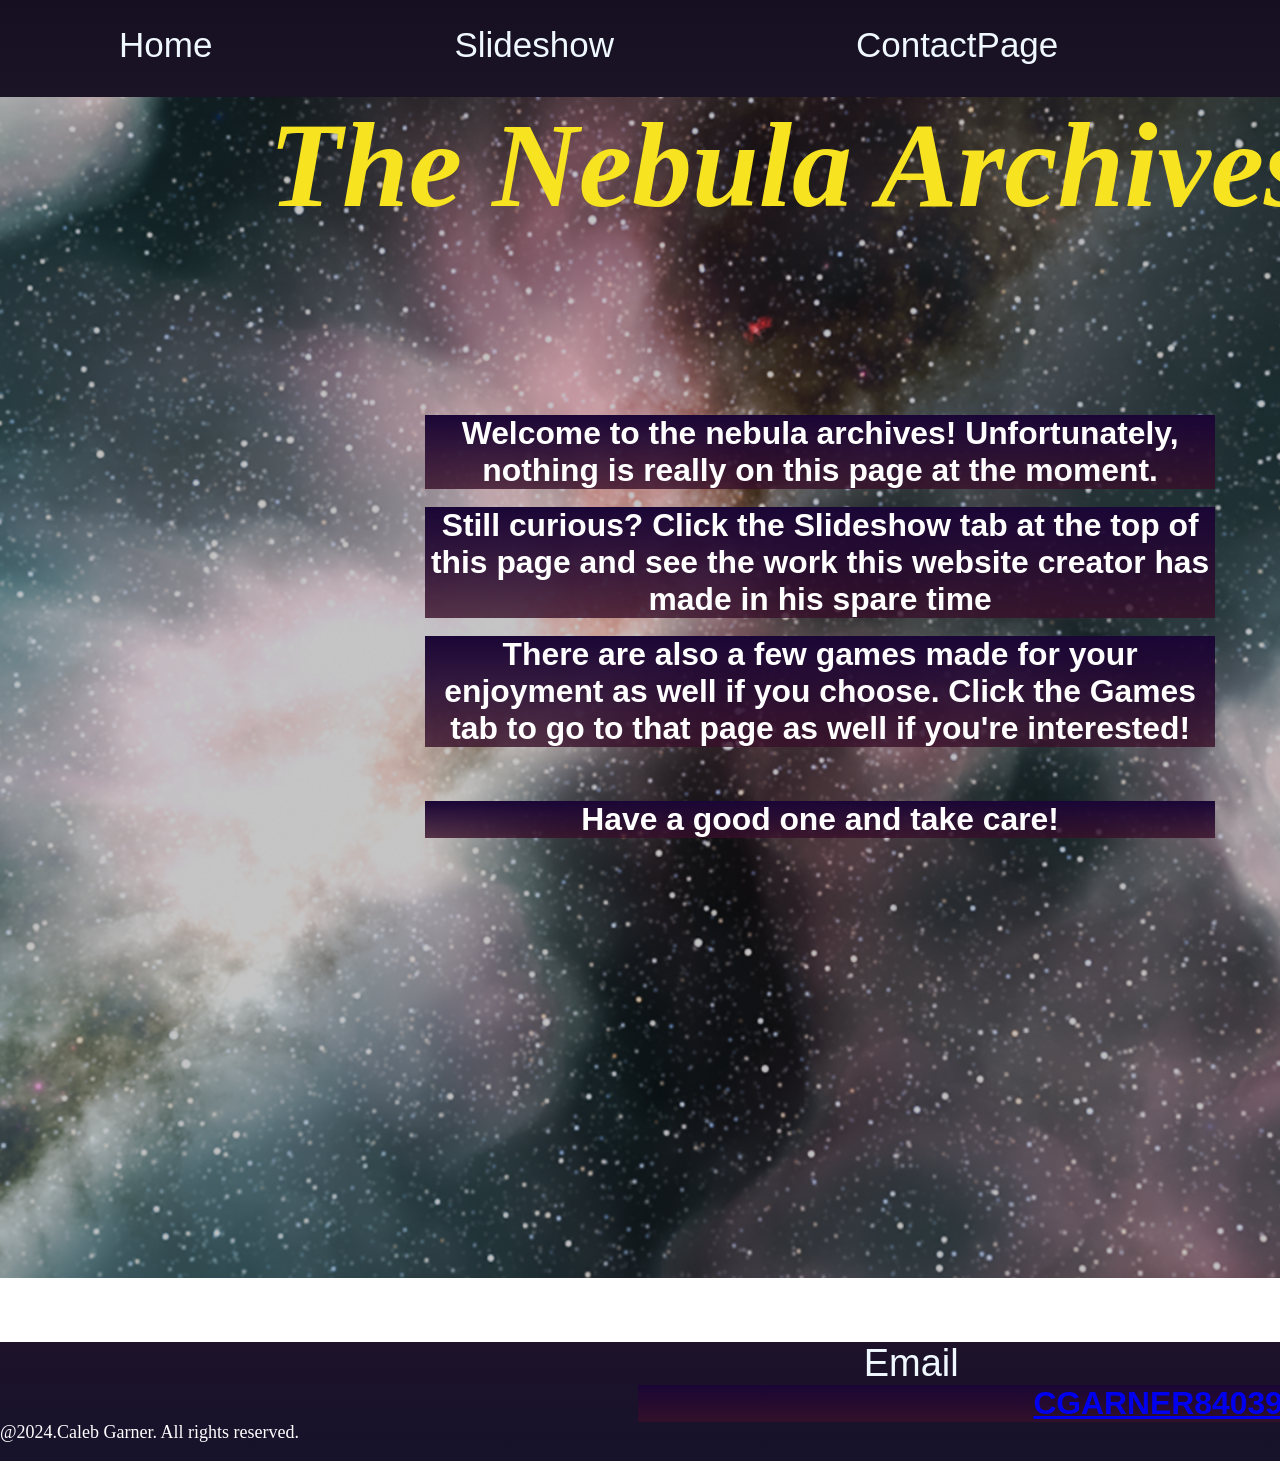
==== index.html @ ec003c4f "Add files via upload" ====
<!DOCTYPE html>
<html lang="en">
  <head>
    <meta charset="UTF-8">
    <meta http-equiv="X-UA-Compatible" content="IE=edge">
    <meta name="viewport" content="width=device-width, initial-scale=1.0">
<!--Name of Website Page-->  <title>The Nebula Archive: Home</title>
<!--Code to call css file--> <link rel="stylesheet" type = "text/css" href="Css files/style.css">
<!--Code to empty javascript file--><script src = "Code.js"></script>

</head>
<body>
    <!--All code in the nav tags below are for the navigation bar to be displayed-->
    <nav>
     <ul>
 <!--Links to Index/home page-->      <li><a href="index.html">Home</a></li>
  <!--Links to the Slideshow page-->      <li><a href="slideshow.html">Slideshow</a></li>
   <!--Links to the empty contact Page for now-->    <li><a href="contact page.html">ContactPage</a></li>
<!--Links to the games Page-->   <li><a href="Games.html">Games</a></li>

     </ul>
    </nav>
      <!--Header 1's text--> <h1>The Nebula Archives</h1>
     <br>
     <br>
   <!--Code for the background image that was rendered in the program, Blender--><style> 
   body {
      background-image: url(images/space\ background\(render\ taken\ from\ blender\).png) ;
      height:142vh;
      width:135vh;
    
      background-size: cover;
      background-position: center;
   }
</style>
 <br>
    <br>
 <br>
 <br>
    <br>
    <br>
    <br>
    <br>
  <!--ALL  paragraph codes below are the code to display the paragraph texts on the page-->
    <p>Welcome to the nebula archives! Unfortunately, nothing is really on this page at the moment. </p>
    <br>
    <p>Still curious? Click the Slideshow tab at the top of this page and see the work this website creator has made in his spare time</p>
    <br>
    <p>There are also a few games made for your enjoyment as well if you choose. Click the Games tab to go to that page as well if you're interested!</p>
    <br>
    <br>
    <br>
    <p>Have a good one and take care!</p>
<br>
<br>
<br>
<br>
<br>
<br>
<br>
<br>
<br>
<br>
<br>
<br>
<br>
<br>
<br>
<br>
<br>
<br>
<br>
<br>

<br>
<br>
<br>
<br>
<br>
<br>
<br>
<br>
<!--ALL code below is for the footer at the bottom of the html-->
<footer class ="footer">
  <div class="container">
    <div class="row">
       <div class="footer-col">
 <!--Code for the text above the email link--> <h3>Email</h3>
       </div>
        <div>
              <i class="fa fa-enevlope"></i>
    <!--Code to Link to my email-->          <p><a href="mailto:CGARNER84039@uat.edu">CGARNER84039@uat.edu</a></p>
        </div>
        <div class = "footer-col">
  <!--copyright text-->        <h4>@2024.Caleb Garner. All rights reserved.</h4>
        </div>
  </div>
</footer>
</body>
</html>
---- Css files/style.css ----
*
{
    margin:0;
    padding:0;
    box-sizing: border-box;

}

.container{
    width:150%;
    height:119px;
    background-image:linear-gradient(rgb(29, 18, 41),rgb(11, 20, 46) 250%);
   
}






nav /*navigation bar customizations */
{
    width:150%;
    height:97px;
    background-image:linear-gradient(rgb(22, 15, 34),rgb(31, 27, 41) 250%);
 

}








ul li  /*addition navigation styling code */
{
    list-style: none;
    display:inline-block;
    line-height: 90px;
}

ul  li a /* navigation font customizations */
{
    text-decoration: none;
    font-size: 35px;
    font-family: 'Franklin Gothic Medium', 'Arial Narrow', Arial, sans-serif;
    color:aliceblue;
    padding: 0 119px;
}

ul  li a:hover /* Special effects that occur when cursor is held over any of the navigation buttons */
{
    background-color:rgb(18, 18, 32);
    color:rgb(253, 218, 61);
    transition-duration: 0.4s;
    cursor: pointer;
    box-shadow: 0 5px 50px 0 black inset, 0 5px 50px 0 aqua,
                0 5px 50px 0 white inset, 0 5px 50px 0 aqua;
                text-shadow: 0 0 5px orangered,
                0 0 5px orangered ;
    border-color:red;
}


body  /* code for the size of the entire page itself */
{
display:block;
justify-content: center;
align-items: center;
height:300px;
background-image:linear-gradient(rgb(27, 8, 53),rgb(148, 42, 0) 250%);
background-repeat:no-repeat;
}




h1 /* header 1's text graphics */
{
    margin-left: 15%;
    padding-left: 28%;
    font-size:750%;
    color:rgb(248, 227, 33);
    font-family:Cambria, Cochin, Georgia, Times, 'Times New Roman', serif;
    display:grid;
    text-align: center;
    font-weight:bolder;
    font-style:italic;
    padding: 0%;

    width: 100%;
}

h2 /* header 2's text graphics */
{
    font-size:130%;
  color:white;
  font-family: 'Gill Sans', 'Gill Sans MT', Calibri, 'Trebuchet MS', sans-serif;
  display:grid;
  text-align: center;
  font-weight:normal;
  
}

h3 /* header 3's text graphics */
{
    display:grid;
    text-align: center;
    font-weight:normal;
    text-decoration: none;
    font-size: 38px;
    font-family: 'Franklin Gothic Medium', 'Arial Narrow', Arial, sans-serif;
    color:aliceblue;
    padding: 5 119px;
}


h4 /* header 4's text graphics */
{
    color:white;
    font-weight:normal;
    font-size:large;
}

p{ /* all paragraph text graphics */
    font-size:199%;
    color:white;
    font-family: 'Gill Sans', 'Gill Sans MT', Calibri, 'Trebuchet MS', sans-serif;
    display:grid;
    text-align: center;
    font-weight:bold;
    background-image:linear-gradient(rgb(26, 6, 54),rgba(148, 42, 0, 0.493) 250%);
    background-repeat:no-repeat;
    left:40%;
 
    margin-left: 35%;
}
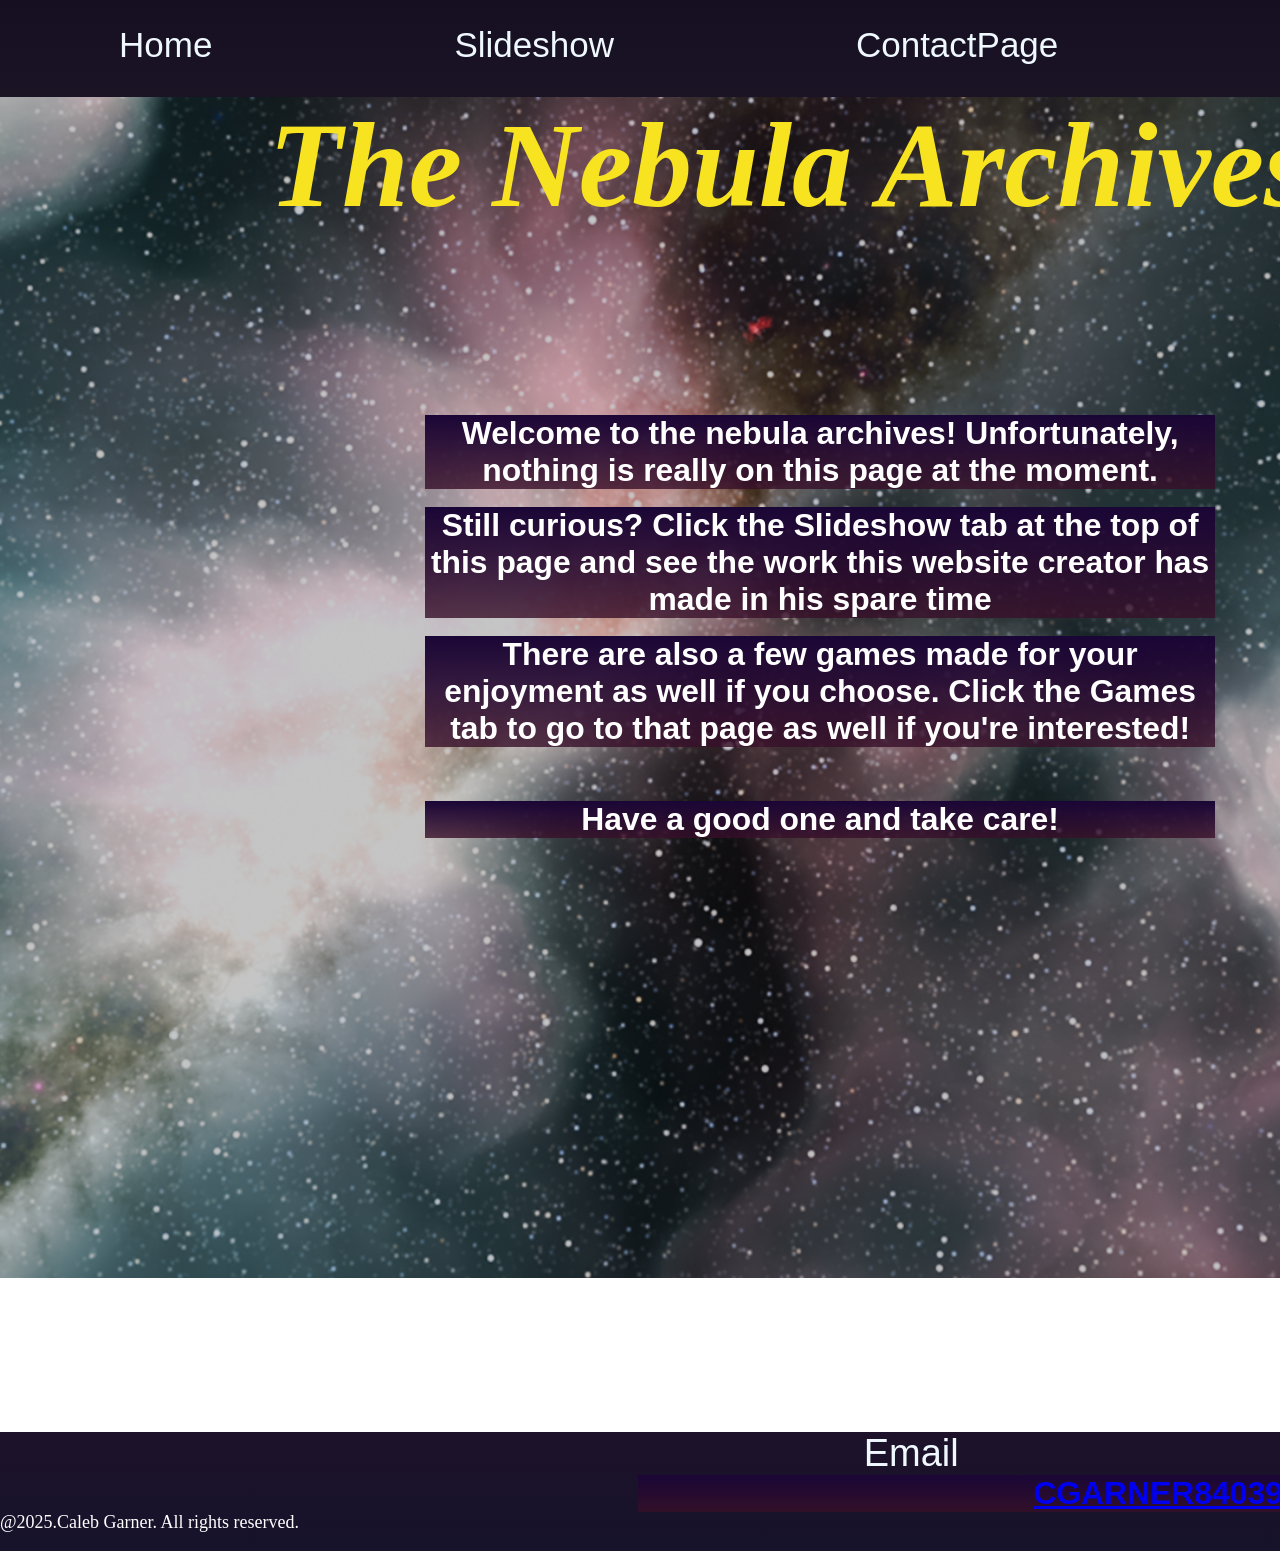
==== commit 048358a0: "Update index.html" ====
--- a/index.html
+++ b/index.html
@@ -71,7 +71,11 @@
 <br>
 <br>
 <br>
-
+<br>
+<br>
+<br>
+<br>
+<br>
 <br>
 <br>
 <br>
@@ -92,9 +96,9 @@
     <!--Code to Link to my email-->          <p><a href="mailto:CGARNER84039@uat.edu">CGARNER84039@uat.edu</a></p>
         </div>
         <div class = "footer-col">
-  <!--copyright text-->        <h4>@2024.Caleb Garner. All rights reserved.</h4>
+  <!--copyright text-->        <h4>@2025.Caleb Garner. All rights reserved.</h4>
         </div>
   </div>
 </footer>
 </body>
-</html>+</html>
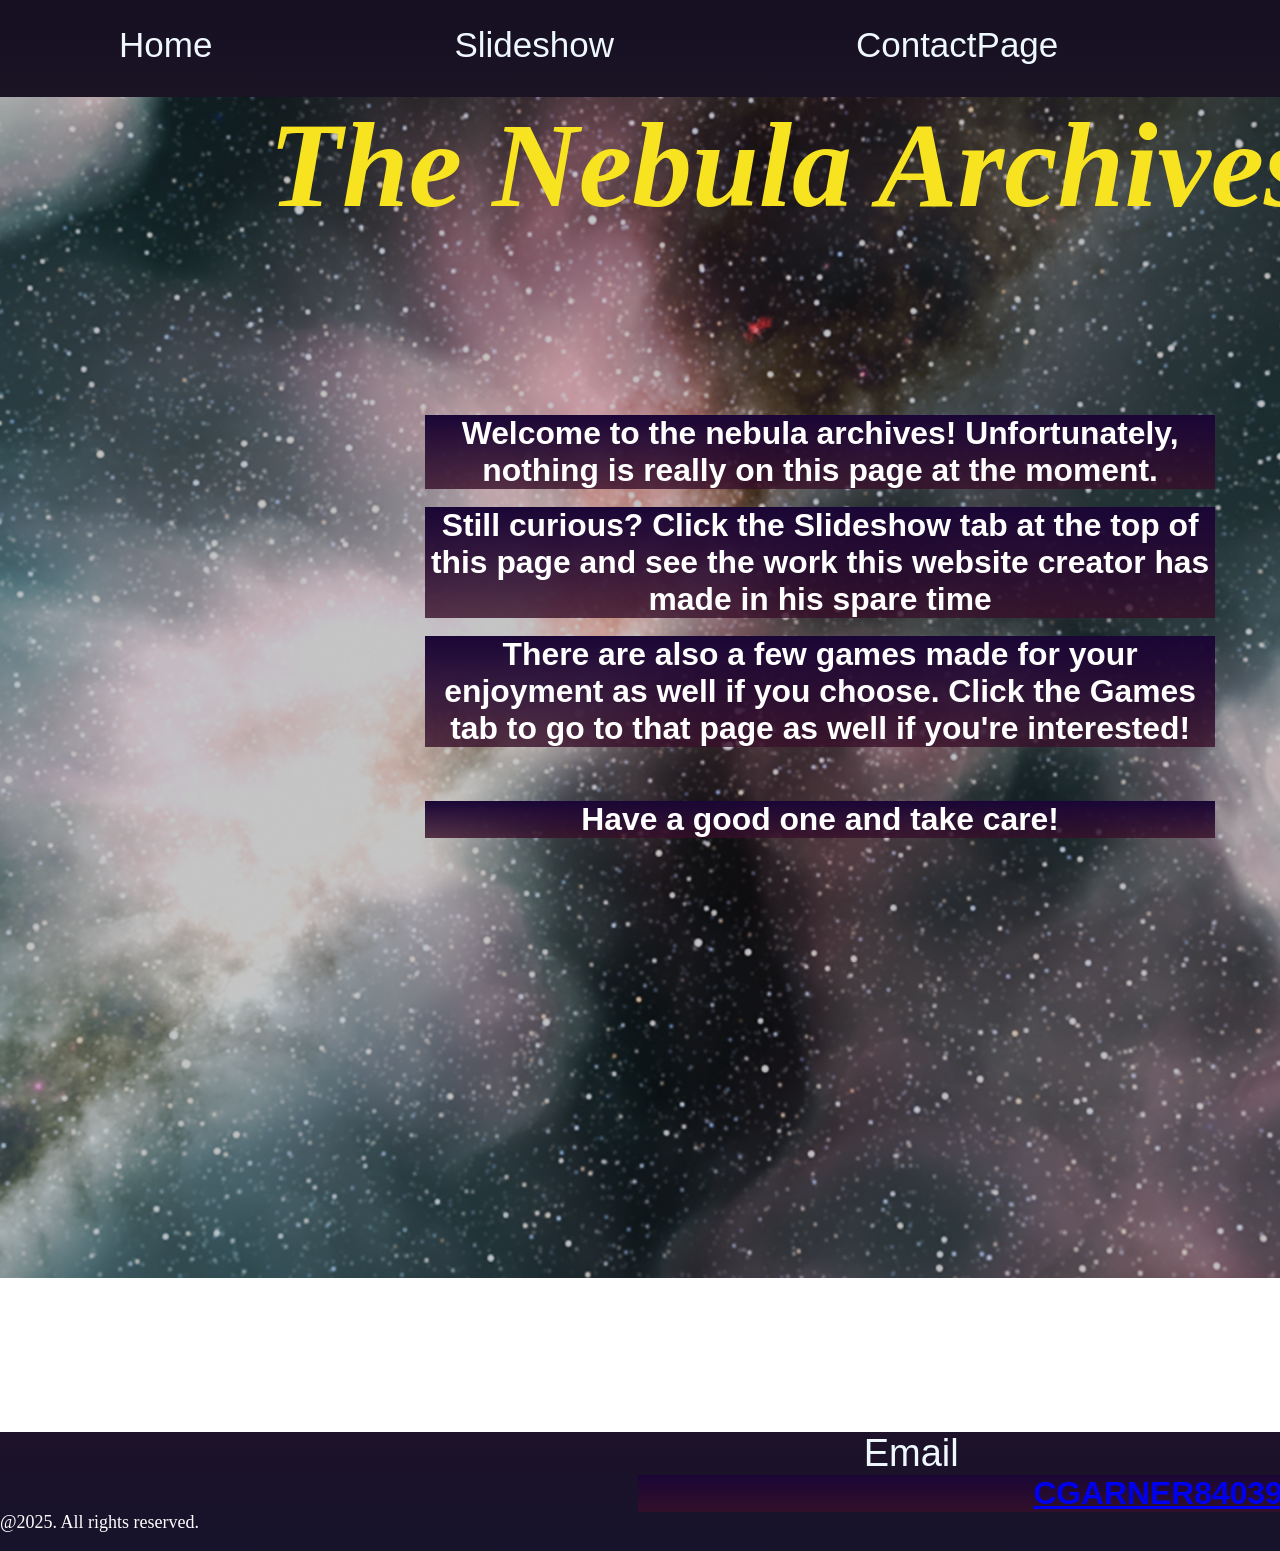
==== commit 3e21e7aa: "Update index.html" ====
--- a/index.html
+++ b/index.html
@@ -96,7 +96,7 @@
     <!--Code to Link to my email-->          <p><a href="mailto:CGARNER84039@uat.edu">CGARNER84039@uat.edu</a></p>
         </div>
         <div class = "footer-col">
-  <!--copyright text-->        <h4>@2025.Caleb Garner. All rights reserved.</h4>
+  <!--copyright text-->        <h4>@2025. All rights reserved.</h4>
         </div>
   </div>
 </footer>
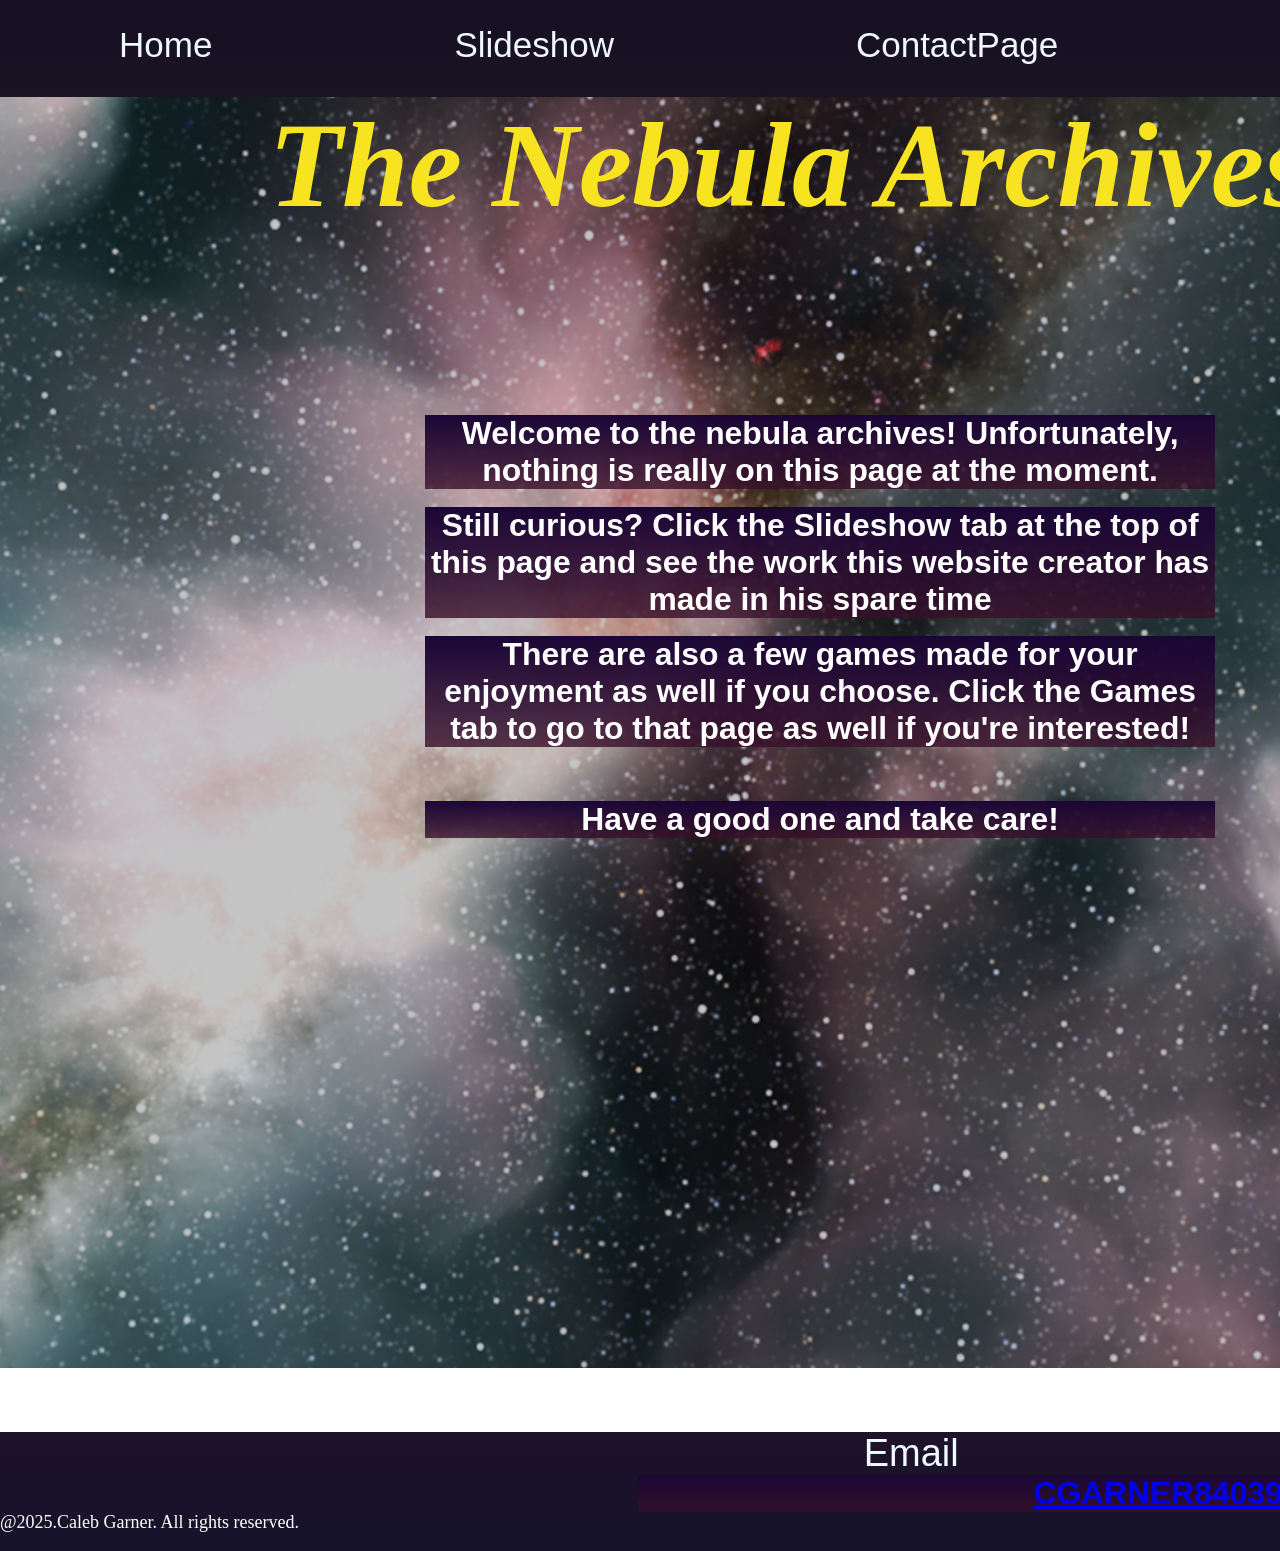
==== commit 0c4201bf: "Update index.html" ====
--- a/index.html
+++ b/index.html
@@ -26,7 +26,7 @@
    <!--Code for the background image that was rendered in the program, Blender--><style> 
    body {
       background-image: url(images/space\ background\(render\ taken\ from\ blender\).png) ;
-      height:142vh;
+      height:152vh;
       width:135vh;
     
       background-size: cover;
@@ -96,7 +96,7 @@
     <!--Code to Link to my email-->          <p><a href="mailto:CGARNER84039@uat.edu">CGARNER84039@uat.edu</a></p>
         </div>
         <div class = "footer-col">
-  <!--copyright text-->        <h4>@2025. All rights reserved.</h4>
+  <!--copyright text-->        <h4>@2025.Caleb Garner. All rights reserved.</h4>
         </div>
   </div>
 </footer>
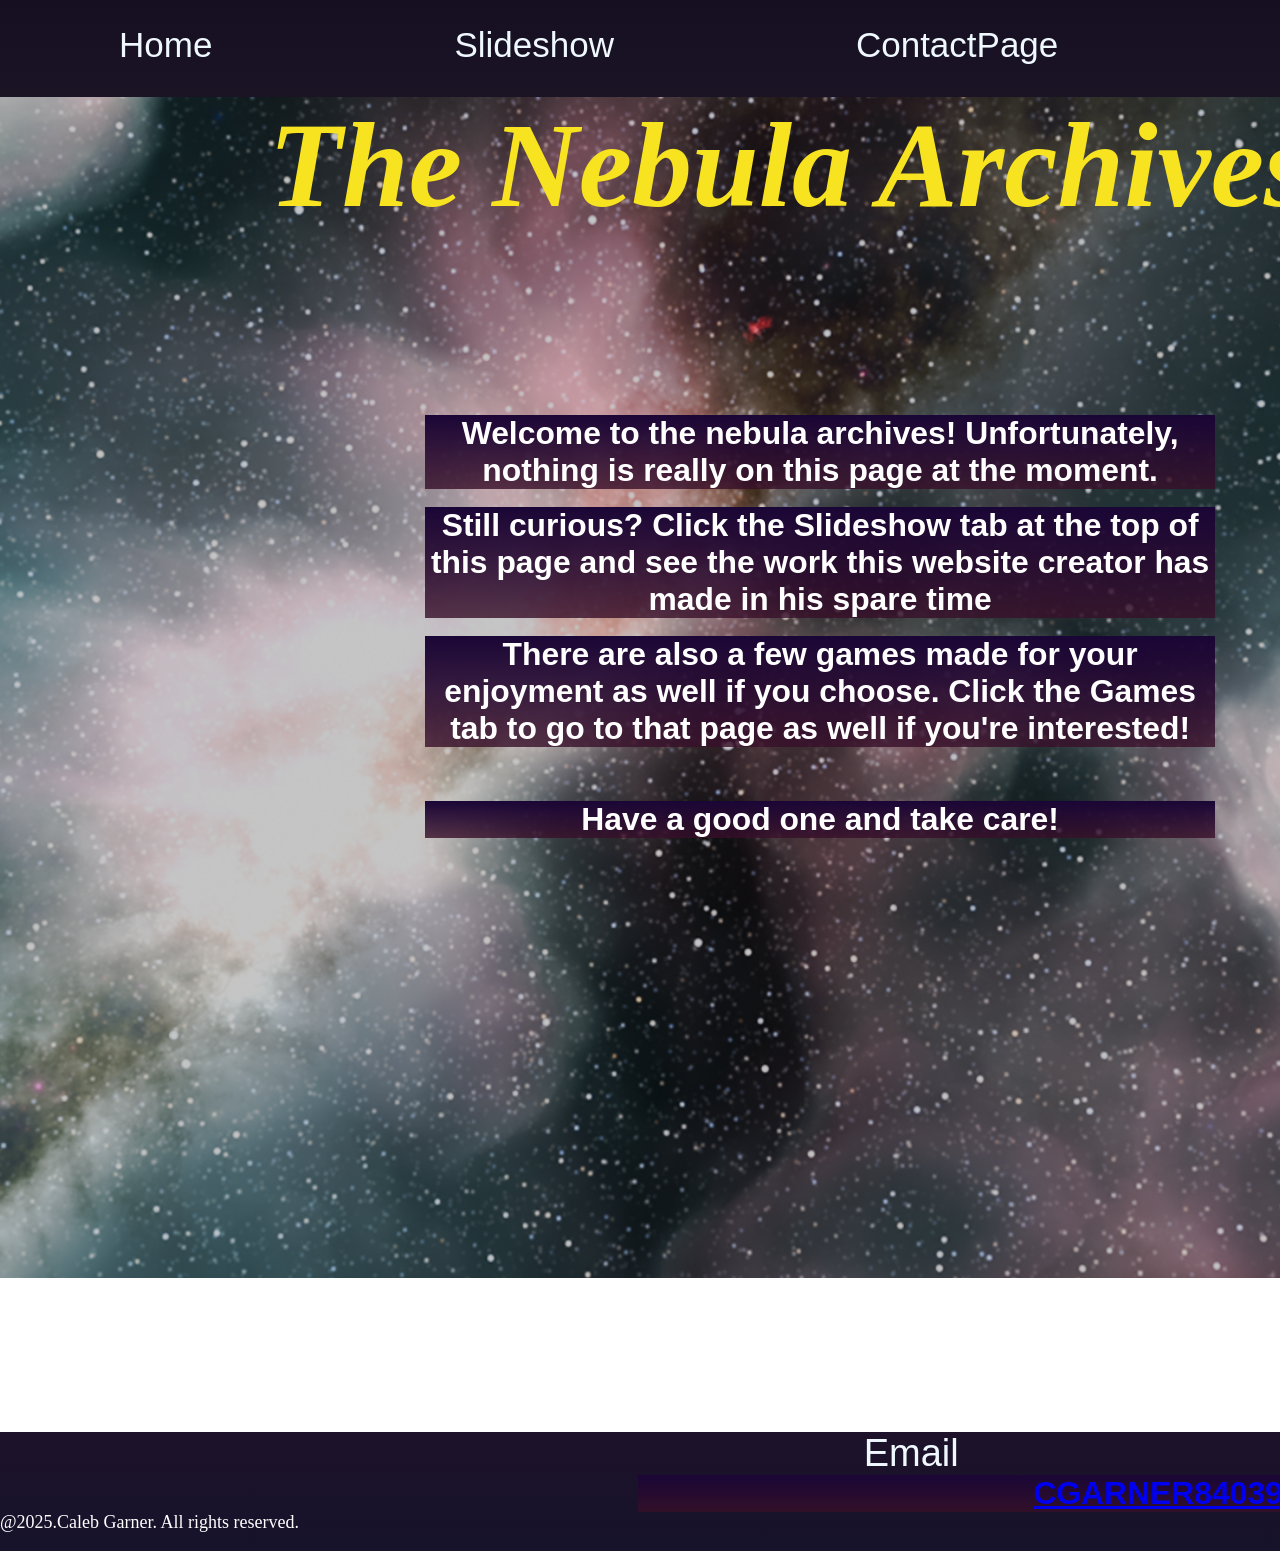
==== commit beeb0c12: "Update index.html Date updated" ====
--- a/index.html
+++ b/index.html
@@ -26,7 +26,7 @@
    <!--Code for the background image that was rendered in the program, Blender--><style> 
    body {
       background-image: url(images/space\ background\(render\ taken\ from\ blender\).png) ;
-      height:152vh;
+      height:142vh;
       width:135vh;
     
       background-size: cover;
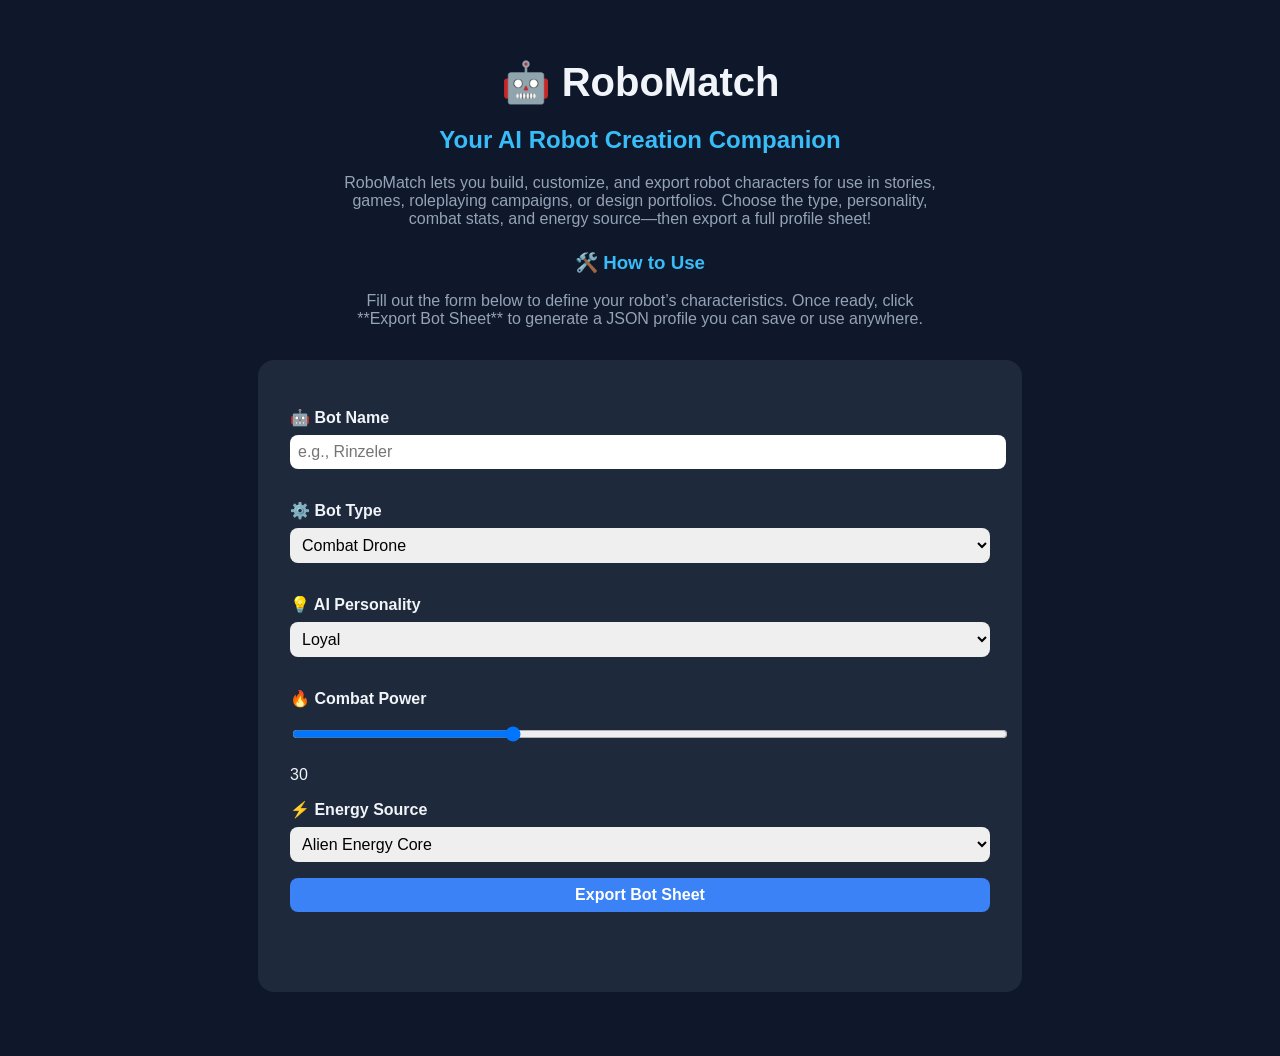
==== commit f48addc2: "Add files via upload" ====
--- a/index.html
+++ b/index.html
@@ -1,104 +1,171 @@
 <!DOCTYPE html>
 <html lang="en">
-  <head>
-    <meta charset="UTF-8">
-    <meta http-equiv="X-UA-Compatible" content="IE=edge">
-    <meta name="viewport" content="width=device-width, initial-scale=1.0">
-<!--Name of Website Page-->  <title>The Nebula Archive: Home</title>
-<!--Code to call css file--> <link rel="stylesheet" type = "text/css" href="Css files/style.css">
-<!--Code to empty javascript file--><script src = "Code.js"></script>
+<head>
+  <meta charset="UTF-8" />
+  <meta name="viewport" content="width=device-width, initial-scale=1.0"/>
+  <title>RoboMatch - Build Your Custom Robot</title>
 
+  <!-- Embedded Styles -->
+  <style>
+    /* Base Styling */
+    body {
+      font-family: sans-serif;
+      background-color: #0f172a;
+      color: #f1f5f9;
+      margin: 0;
+      padding: 2rem;
+    }
+
+    h1 {
+      text-align: center;
+      font-size: 2.5rem;
+      margin-bottom: 0.25rem;
+    }
+
+    h2, h3 {
+      text-align: center;
+      color: #38bdf8;
+    }
+
+    p {
+      text-align: center;
+      color: #94a3b8;
+      max-width: 600px;
+      margin: 0 auto 1.5rem;
+    }
+
+    .container {
+      max-width: 700px;
+      margin: 2rem auto;
+      background: #1e293b;
+      padding: 2rem;
+      border-radius: 1rem;
+    }
+
+    label {
+      display: block;
+      margin-top: 1rem;
+      margin-bottom: 0.5rem;
+      font-weight: bold;
+    }
+
+    input, select, button {
+      width: 100%;
+      padding: 0.5rem;
+      font-size: 1rem;
+      border: none;
+      border-radius: 0.5rem;
+      margin-bottom: 1rem;
+    }
+
+    button {
+      background-color: #3b82f6;
+      color: white;
+      font-weight: bold;
+      cursor: pointer;
+    }
+
+    button:hover {
+      background-color: #2563eb;
+    }
+
+    pre {
+      background-color: #000;
+      color: #00ff88;
+      padding: 1rem;
+      border-radius: 0.5rem;
+      overflow-x: auto;
+    }
+  </style>
 </head>
+
 <body>
-    <!--All code in the nav tags below are for the navigation bar to be displayed-->
-    <nav>
-     <ul>
- <!--Links to Index/home page-->      <li><a href="index.html">Home</a></li>
-  <!--Links to the Slideshow page-->      <li><a href="slideshow.html">Slideshow</a></li>
-   <!--Links to the empty contact Page for now-->    <li><a href="contact page.html">ContactPage</a></li>
-<!--Links to the games Page-->   <li><a href="Games.html">Games</a></li>
 
-     </ul>
-    </nav>
-      <!--Header 1's text--> <h1>The Nebula Archives</h1>
-     <br>
-     <br>
-   <!--Code for the background image that was rendered in the program, Blender--><style> 
-   body {
-      background-image: url(images/space\ background\(render\ taken\ from\ blender\).png) ;
-      height:142vh;
-      width:135vh;
-    
-      background-size: cover;
-      background-position: center;
-   }
-</style>
- <br>
-    <br>
- <br>
- <br>
-    <br>
-    <br>
-    <br>
-    <br>
-  <!--ALL  paragraph codes below are the code to display the paragraph texts on the page-->
-    <p>Welcome to the nebula archives! Unfortunately, nothing is really on this page at the moment. </p>
-    <br>
-    <p>Still curious? Click the Slideshow tab at the top of this page and see the work this website creator has made in his spare time</p>
-    <br>
-    <p>There are also a few games made for your enjoyment as well if you choose. Click the Games tab to go to that page as well if you're interested!</p>
-    <br>
-    <br>
-    <br>
-    <p>Have a good one and take care!</p>
-<br>
-<br>
-<br>
-<br>
-<br>
-<br>
-<br>
-<br>
-<br>
-<br>
-<br>
-<br>
-<br>
-<br>
-<br>
-<br>
-<br>
-<br>
-<br>
-<br>
-<br>
-<br>
-<br>
-<br>
-<br>
-<br>
-<br>
-<br>
-<br>
-<br>
-<br>
-<br>
-<br>
-<!--ALL code below is for the footer at the bottom of the html-->
-<footer class ="footer">
+  <!-- Title & Purpose -->
+  <h1>🤖 RoboMatch</h1>
+  <h2>Your AI Robot Creation Companion</h2>
+  <p>
+    RoboMatch lets you build, customize, and export robot characters for use in stories, games, roleplaying campaigns, or design portfolios. 
+    Choose the type, personality, combat stats, and energy source—then export a full profile sheet!
+  </p>
+
+  <!-- How-To Instructions -->
+  <h3>🛠️ How to Use</h3>
+  <p>
+    Fill out the form below to define your robot’s characteristics. Once ready, click **Export Bot Sheet** to generate a JSON profile you can save or use anywhere.
+  </p>
+
+  <!-- App Interface -->
   <div class="container">
-    <div class="row">
-       <div class="footer-col">
- <!--Code for the text above the email link--> <h3>Email</h3>
-       </div>
-        <div>
-              <i class="fa fa-enevlope"></i>
-    <!--Code to Link to my email-->          <p><a href="mailto:CGARNER84039@uat.edu">CGARNER84039@uat.edu</a></p>
-        </div>
-        <div class = "footer-col">
-  <!--copyright text-->        <h4>@2025.Caleb Garner. All rights reserved.</h4>
-        </div>
+    <label for="botName">🤖 Bot Name</label>
+    <input type="text" id="botName" placeholder="e.g., Rinzeler" />
+
+    <label for="botType">⚙️ Bot Type</label>
+    <select id="botType">
+      <option>Combat Drone</option>
+      <option>Companion</option>
+      <option>Recon Mech</option>
+      <option>Android</option>
+      <option>Medical Bot</option>
+      <option>Experimental Entity</option>
+    </select>
+
+    <label for="personality">💡 AI Personality</label>
+    <select id="personality">
+      <option>Loyal</option>
+      <option>Curious</option>
+      <option>Aggressive</option>
+      <option>Compassionate</option>
+      <option>Calculating</option>
+      <option>Unpredictable</option>
+    </select>
+
+    <label for="combatPower">🔥 Combat Power</label>
+    <input type="range" id="combatPower" min="0" max="100" step="5" value="30" />
+    <span id="combatDisplay">30</span>
+
+    <label for="energySource">⚡ Energy Source</label>
+    <select id="energySource">
+      <option>Alien Energy Core</option>
+      <option>Solar Reactor</option>
+      <option>Fusion Cell</option>
+      <option>Chaos Crystal</option>
+      <option>Unknown Origin</option>
+    </select>
+
+    <button onclick="exportBot()">Export Bot Sheet</button>
+
+    <!-- Output Area -->
+    <div id="output" style="margin-top: 2rem;"></div>
   </div>
-</footer>
+
+  <!-- JavaScript Logic -->
+  <script>
+    // Handle updating the displayed combat power when the slider moves
+    const combatSlider = document.getElementById('combatPower');
+    const combatDisplay = document.getElementById('combatDisplay');
+
+    combatSlider.addEventListener('input', () => {
+      combatDisplay.textContent = combatSlider.value;
+    });
+
+    // Export function to create a JSON-like profile for the robot
+    function exportBot() {
+      const bot = {
+        name: document.getElementById('botName').value || "Unnamed Bot",
+        type: document.getElementById('botType').value,
+        personality: document.getElementById('personality').value,
+        combatPower: combatSlider.value,
+        energySource: document.getElementById('energySource').value
+      };
+
+      // Display bot object in a readable format
+      document.getElementById('output').innerHTML = `
+        <h3>📄 Exported Bot Sheet:</h3>
+        <pre>${JSON.stringify(bot, null, 2)}</pre>
+      `;
+    }
+  </script>
+
 </body>
 </html>
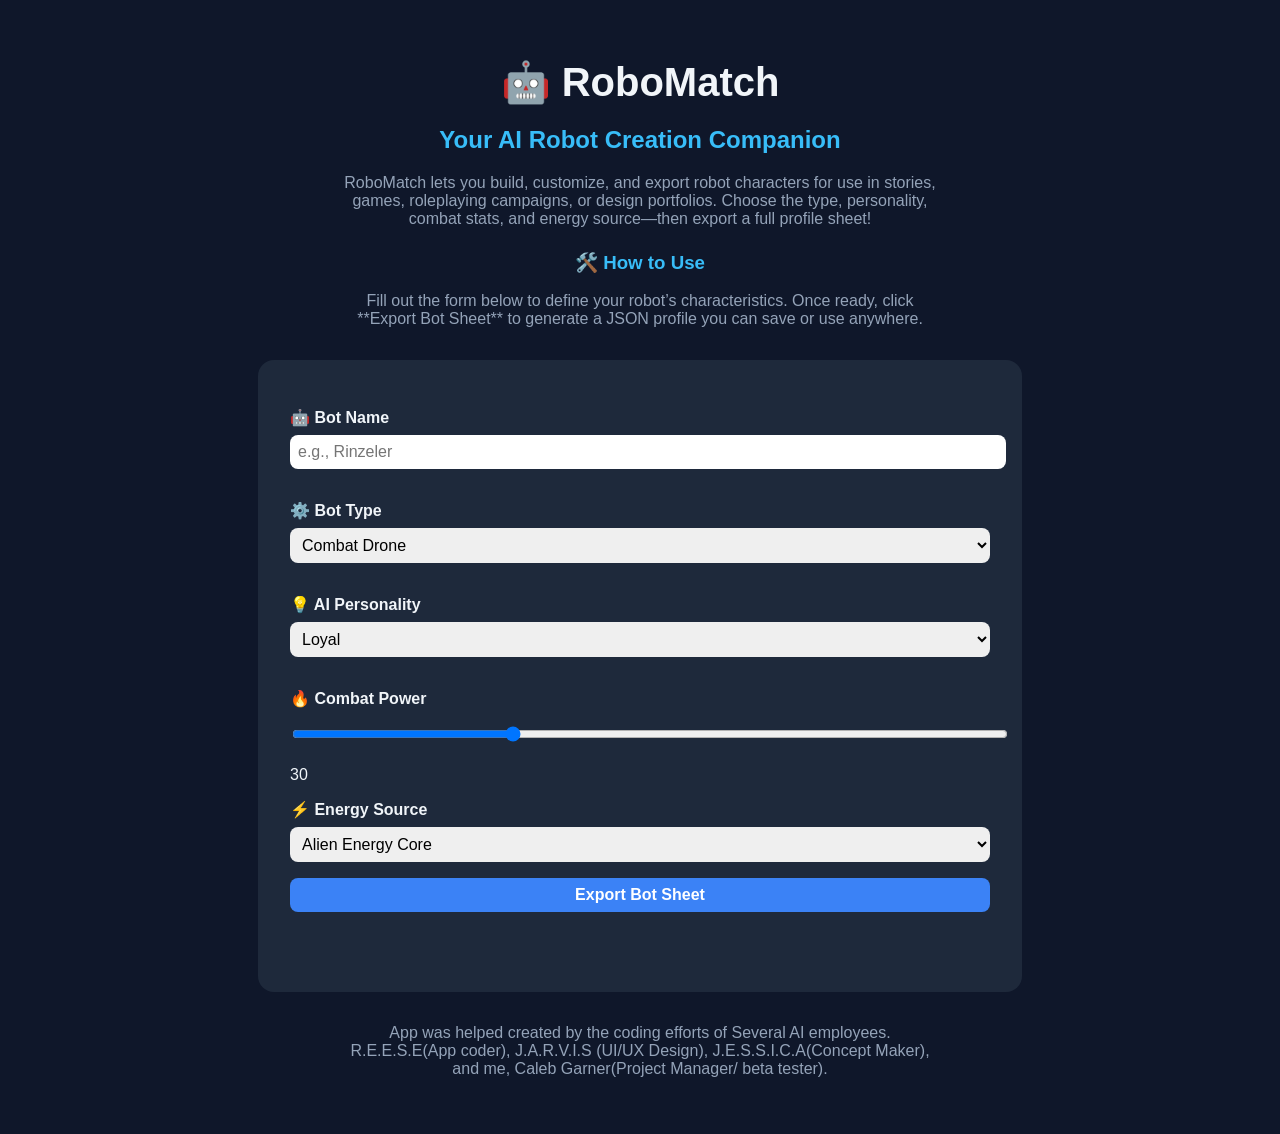
==== commit 61d93dda: "Update index.html" ====
--- a/index.html
+++ b/index.html
@@ -166,6 +166,9 @@
       `;
     }
   </script>
-
+<p>
+    App was helped created by the coding efforts of Several AI employees. R.E.E.S.E(App coder), J.A.R.V.I.S (UI/UX Design), J.E.S.S.I.C.A(Concept Maker), and me, Caleb Garner(Project Manager/ beta tester).
+  </p>
 </body>
 </html>
+
